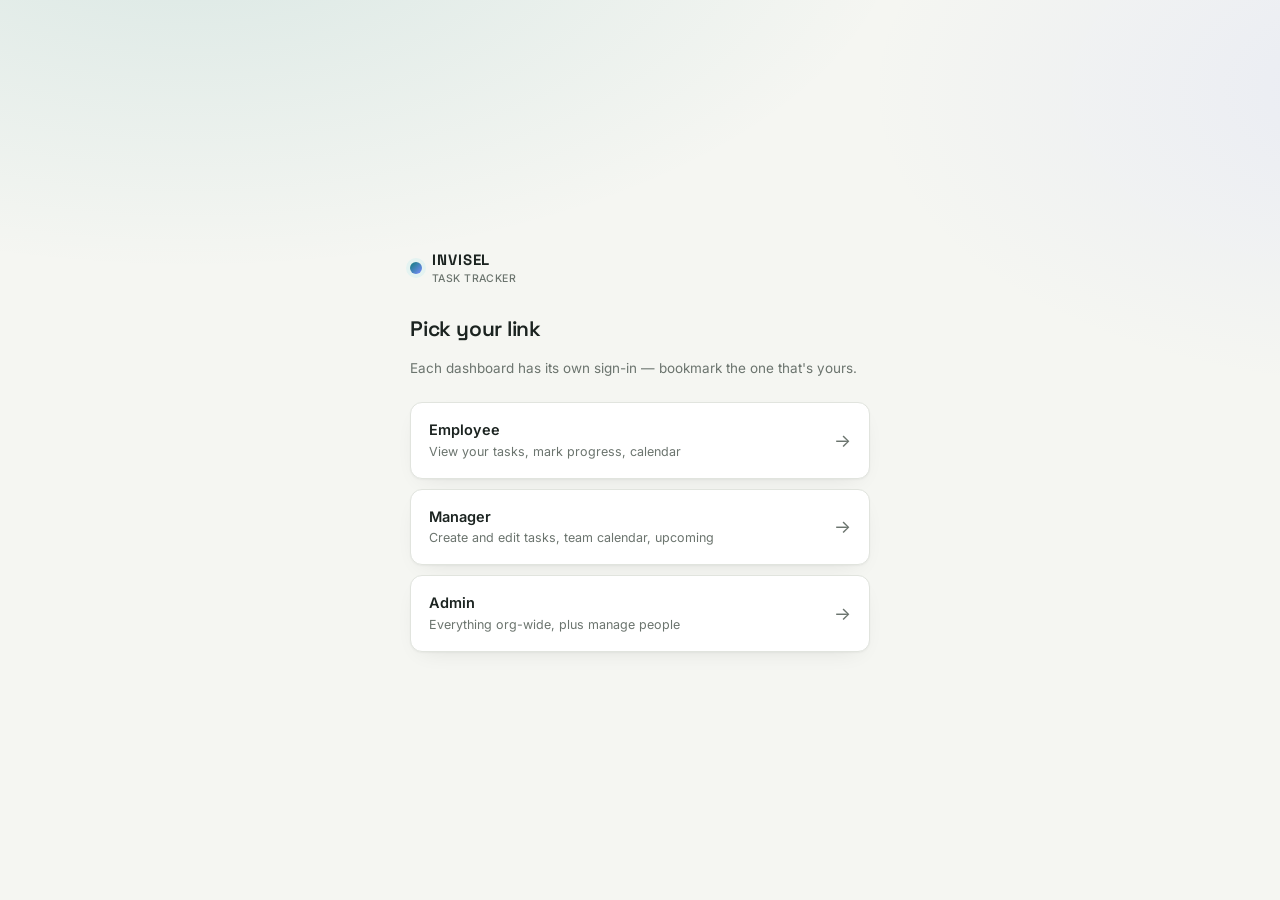
==== index.html @ 5c3acb1a "Add files via upload" ====
<!DOCTYPE html>
<html lang="en">
<head>
<meta charset="UTF-8">
<meta name="viewport" content="width=device-width, initial-scale=1.0">
<title>Invisel Task Tracker</title>
<link rel="preconnect" href="https://fonts.googleapis.com">
<link href="https://fonts.googleapis.com/css2?family=Space+Grotesk:wght@500;600;700&family=Inter:wght@400;500;600;700&display=swap" rel="stylesheet">
<link rel="stylesheet" href="styles.css">
<style>
  .hub-shell {
    min-height: 100vh; display: flex; align-items: center; justify-content: center; padding: 24px;
    background: radial-gradient(1200px 600px at 15% -10%, rgba(14,124,123,0.12), transparent 60%),
                radial-gradient(900px 500px at 110% 10%, rgba(125,140,255,0.10), transparent 60%), var(--canvas);
  }
  .hub-card { width: 100%; max-width: 460px; }
  .hub-links { display: flex; flex-direction: column; gap: 10px; margin-top: 24px; }
  .hub-link {
    display: flex; align-items: center; justify-content: space-between; gap: 12px;
    background: var(--surface); border: 1.5px solid var(--border); border-radius: var(--radius);
    padding: 16px 18px; text-decoration: none; color: var(--text); box-shadow: var(--shadow);
  }
  .hub-link:hover { border-color: var(--teal); }
  .hub-link .t { font-weight: 600; font-size: 14.5px; }
  .hub-link .s { font-size: 12.5px; color: var(--muted); margin-top: 2px; }
  .hub-link .arrow { color: var(--muted); font-size: 18px; }
</style>
</head>
<body>
<div class="hub-shell">
  <div class="hub-card">
    <div class="login-mark">
      <span class="dot"></span>
      <span class="word">Invisel<small>Task Tracker</small></span>
    </div>
    <h1 style="font-size:21px; margin-top:18px;">Pick your link</h1>
    <p class="login-sub" style="margin-bottom:0;">Each dashboard has its own sign-in — bookmark the one that's yours.</p>
    <div class="hub-links">
      <a class="hub-link" href="employee.html">
        <div><div class="t">Employee</div><div class="s">View your tasks, mark progress, calendar</div></div>
        <span class="arrow">→</span>
      </a>
      <a class="hub-link" href="manager.html">
        <div><div class="t">Manager</div><div class="s">Create and edit tasks, team calendar, upcoming</div></div>
        <span class="arrow">→</span>
      </a>
      <a class="hub-link" href="admin.html">
        <div><div class="t">Admin</div><div class="s">Everything org-wide, plus manage people</div></div>
        <span class="arrow">→</span>
      </a>
    </div>
  </div>
</div>
</body>
</html>
---- styles.css ----
/* ===================================================================
   INVISEL TASK TRACKER — Design system
   Palette evokes the product itself: a clear protective coating over
   a matte surface. Ink sidebar, chalk canvas, one teal "sheen" accent.
=================================================================== */

:root {
  --ink: #14181C;
  --ink-soft: #1E252B;
  --canvas: #F5F6F2;
  --surface: #FFFFFF;
  --border: #E1E4DE;
  --border-soft: #ECEEE9;
  --text: #1B2320;
  --muted: #6B746E;
  --muted-soft: #97A099;

  --teal: #0E7C7B;
  --teal-dark: #0A5F5E;
  --teal-tint: #E4F3F1;

  --amber: #C97A1B;
  --amber-tint: #FBF0DE;

  --rust: #C13F4E;
  --rust-tint: #FBE7E9;

  --green: #3F8F52;
  --green-tint: #E6F3E8;

  --periwinkle: #7D8CFF;

  --radius: 12px;
  --radius-sm: 8px;
  --shadow: 0 1px 2px rgba(20,24,28,0.04), 0 8px 24px -12px rgba(20,24,28,0.12);
  --shadow-lg: 0 12px 40px -16px rgba(20,24,28,0.28);
}

* { box-sizing: border-box; }
html, body { height: 100%; }

body {
  margin: 0;
  background: var(--canvas);
  color: var(--text);
  font-family: 'Inter', -apple-system, BlinkMacSystemFont, sans-serif;
  font-size: 14px;
  line-height: 1.5;
  -webkit-font-smoothing: antialiased;
}

h1, h2, h3, .display {
  font-family: 'Space Grotesk', 'Inter', sans-serif;
  font-weight: 600;
  letter-spacing: -0.01em;
  margin: 0;
}

a { color: inherit; }
button { font-family: inherit; cursor: pointer; }

::selection { background: var(--teal); color: white; }

/* -------------------------------------------------------------
   LOGIN SCREEN
------------------------------------------------------------- */

.login-shell {
  min-height: 100vh;
  display: flex;
  align-items: center;
  justify-content: center;
  padding: 24px;
  background:
    radial-gradient(1200px 600px at 15% -10%, rgba(14,124,123,0.12), transparent 60%),
    radial-gradient(900px 500px at 110% 10%, rgba(125,140,255,0.10), transparent 60%),
    var(--canvas);
}

.login-card {
  width: 100%;
  max-width: 400px;
  background: var(--surface);
  border: 1px solid var(--border);
  border-radius: 16px;
  box-shadow: var(--shadow-lg);
  padding: 36px 32px 28px;
}

.login-mark {
  display: flex;
  align-items: center;
  gap: 10px;
  margin-bottom: 26px;
}

.login-mark .dot {
  width: 12px; height: 12px; border-radius: 50%;
  background: linear-gradient(135deg, var(--teal), var(--periwinkle));
  box-shadow: 0 0 0 4px var(--teal-tint);
}

.login-mark .word {
  font-family: 'Space Grotesk', sans-serif;
  font-weight: 700;
  font-size: 15px;
  letter-spacing: 0.06em;
  text-transform: uppercase;
}

.login-mark .word small {
  display: block;
  font-family: 'Inter', sans-serif;
  font-weight: 500;
  letter-spacing: 0.04em;
  color: var(--muted);
  font-size: 10.5px;
  text-transform: uppercase;
}

.login-card h1 { font-size: 21px; margin-bottom: 4px; }
.login-sub { color: var(--muted); font-size: 13.5px; margin-bottom: 24px; }

.field { margin-bottom: 16px; }
.field label {
  display: block;
  font-size: 12.5px;
  font-weight: 600;
  color: var(--muted);
  margin-bottom: 6px;
  text-transform: uppercase;
  letter-spacing: 0.03em;
}

.field input, .field select, .field textarea {
  width: 100%;
  padding: 11px 12px;
  border: 1.5px solid var(--border);
  border-radius: var(--radius-sm);
  font-size: 14.5px;
  font-family: inherit;
  background: var(--surface);
  color: var(--text);
  transition: border-color .15s;
}

.field input:focus, .field select:focus, .field textarea:focus {
  outline: none;
  border-color: var(--teal);
}

.field input[type="password"] { letter-spacing: 0.3em; font-weight: 600; }

.role-picker {
  display: grid;
  grid-template-columns: repeat(3, 1fr);
  gap: 8px;
  margin-bottom: 16px;
}

.role-picker button {
  padding: 9px 4px;
  border-radius: var(--radius-sm);
  border: 1.5px solid var(--border);
  background: var(--surface);
  font-size: 12.5px;
  font-weight: 600;
  color: var(--muted);
}

.role-picker button.active {
  border-color: var(--teal);
  background: var(--teal-tint);
  color: var(--teal-dark);
}

.btn {
  display: inline-flex;
  align-items: center;
  justify-content: center;
  gap: 6px;
  border: none;
  border-radius: var(--radius-sm);
  padding: 11px 18px;
  font-size: 14px;
  font-weight: 600;
  transition: transform .1s, box-shadow .15s, background .15s;
}

.btn-primary {
  width: 100%;
  background: var(--ink);
  color: white;
}
.btn-primary:hover { background: var(--ink-soft); }

.btn-teal { background: var(--teal); color: white; }
.btn-teal:hover { background: var(--teal-dark); }

.btn-ghost { background: transparent; color: var(--muted); border: 1.5px solid var(--border); }
.btn-ghost:hover { border-color: var(--muted-soft); color: var(--text); }

.btn-danger { background: var(--rust-tint); color: var(--rust); }
.btn-danger:hover { background: var(--rust); color: white; }

.btn-sm { padding: 7px 12px; font-size: 12.5px; }
.btn:disabled { opacity: .5; cursor: not-allowed; }

.login-error {
  background: var(--rust-tint);
  color: var(--rust);
  border-radius: var(--radius-sm);
  padding: 10px 12px;
  font-size: 13px;
  margin-bottom: 14px;
  display: none;
}
.login-error.show { display: block; }

.login-links {
  margin-top: 22px;
  display: flex;
  justify-content: center;
  gap: 18px;
  font-size: 12.5px;
}
.login-links a { color: var(--muted); text-decoration: none; }
.login-links a:hover { color: var(--teal-dark); text-decoration: underline; }

/* -------------------------------------------------------------
   APP SHELL — sidebar + main
------------------------------------------------------------- */

.app-shell {
  display: grid;
  grid-template-columns: 240px 1fr;
  min-height: 100vh;
}

.sidebar {
  background: var(--ink);
  color: #E9ECEA;
  padding: 22px 16px;
  display: flex;
  flex-direction: column;
  position: relative;
  overflow: hidden;
}

.sidebar::before {
  content: '';
  position: absolute;
  inset: -40% -40% auto auto;
  width: 260px; height: 260px;
  background: radial-gradient(circle, rgba(14,124,123,0.35), transparent 70%);
  pointer-events: none;
}

.sidebar-mark {
  display: flex;
  align-items: center;
  gap: 10px;
  padding: 4px 8px 22px;
  position: relative;
}

.sidebar-mark .dot {
  width: 11px; height: 11px; border-radius: 50%;
  background: linear-gradient(135deg, var(--teal), var(--periwinkle));
  flex-shrink: 0;
}

.sidebar-mark .word {
  font-family: 'Space Grotesk', sans-serif;
  font-weight: 700;
  font-size: 13.5px;
  letter-spacing: 0.05em;
  text-transform: uppercase;
  color: #fff;
}
.sidebar-mark .word small {
  display: block;
  font-family: 'Inter', sans-serif;
  font-weight: 500;
  font-size: 10px;
  letter-spacing: 0.04em;
  color: #8B958F;
  text-transform: uppercase;
}

.sidebar-nav {
  display: flex;
  flex-direction: column;
  gap: 2px;
  position: relative;
}

.sidebar-nav button {
  display: flex;
  align-items: center;
  gap: 10px;
  width: 100%;
  text-align: left;
  padding: 10px 12px;
  border: none;
  background: transparent;
  color: #B7BFB9;
  border-radius: var(--radius-sm);
  font-size: 13.5px;
  font-weight: 500;
}

.sidebar-nav button:hover { background: rgba(255,255,255,0.06); color: #fff; }
.sidebar-nav button.active { background: rgba(14,124,123,0.28); color: #fff; }
.sidebar-nav button .ic { opacity: .85; font-size: 15px; width: 18px; text-align: center; }

.sidebar-footer {
  margin-top: auto;
  padding-top: 16px;
  border-top: 1px solid rgba(255,255,255,0.08);
  position: relative;
}

.sidebar-user {
  display: flex;
  align-items: center;
  gap: 10px;
  padding: 8px;
  margin-bottom: 8px;
}

.sidebar-user .avatar {
  width: 32px; height: 32px; border-radius: 50%;
  background: linear-gradient(135deg, var(--teal), var(--periwinkle));
  display: flex; align-items: center; justify-content: center;
  font-weight: 700; font-size: 13px; color: white;
  flex-shrink: 0;
}

.sidebar-user .who { min-width: 0; }
.sidebar-user .who .name {
  font-size: 13px; font-weight: 600; color: #fff;
  white-space: nowrap; overflow: hidden; text-overflow: ellipsis;
}
.sidebar-user .who .role { font-size: 11px; color: #8B958F; }

.sidebar-footer .btn-ghost {
  width: 100%;
  color: #B7BFB9;
  border-color: rgba(255,255,255,0.14);
}
.sidebar-footer .btn-ghost:hover { color: #fff; border-color: rgba(255,255,255,0.3); }

.main {
  padding: 28px 34px 60px;
  max-width: 1240px;
}

.topbar {
  display: flex;
  align-items: flex-start;
  justify-content: space-between;
  margin-bottom: 22px;
  gap: 16px;
  flex-wrap: wrap;
}

.topbar h1 { font-size: 22px; }
.topbar .sub { color: var(--muted); font-size: 13.5px; margin-top: 3px; }

/* -------------------------------------------------------------
   STAT CARDS
------------------------------------------------------------- */

.stat-row {
  display: grid;
  grid-template-columns: repeat(auto-fit, minmax(150px, 1fr));
  gap: 12px;
  margin-bottom: 24px;
}

.stat-card {
  background: var(--surface);
  border: 1px solid var(--border);
  border-radius: var(--radius);
  padding: 16px 18px;
  box-shadow: var(--shadow);
}

.stat-card .num { font-family: 'Space Grotesk', sans-serif; font-size: 26px; font-weight: 700; }
.stat-card .label { color: var(--muted); font-size: 12px; margin-top: 2px; text-transform: uppercase; letter-spacing: 0.03em; }
.stat-card.accent-rust .num { color: var(--rust); }
.stat-card.accent-amber .num { color: var(--amber); }
.stat-card.accent-teal .num { color: var(--teal-dark); }
.stat-card.accent-green .num { color: var(--green); }

/* -------------------------------------------------------------
   PANELS / CARDS
------------------------------------------------------------- */

.panel {
  background: var(--surface);
  border: 1px solid var(--border);
  border-radius: var(--radius);
  box-shadow: var(--shadow);
  margin-bottom: 22px;
  overflow: hidden;
}

.panel-head {
  display: flex;
  align-items: center;
  justify-content: space-between;
  padding: 16px 20px;
  border-bottom: 1px solid var(--border-soft);
  gap: 12px;
  flex-wrap: wrap;
}

.panel-head h2 { font-size: 15.5px; }
.panel-head .sub { color: var(--muted); font-size: 12.5px; margin-top: 2px; }
.panel-body { padding: 16px 20px 20px; }

.filters {
  display: flex;
  gap: 8px;
  flex-wrap: wrap;
}

.filters select, .filters input[type="search"] {
  padding: 7px 10px;
  border: 1.5px solid var(--border);
  border-radius: var(--radius-sm);
  font-size: 12.5px;
  background: var(--surface);
  font-family: inherit;
  color: var(--text);
}
.filters select:focus, .filters input:focus { outline: none; border-color: var(--teal); }

/* -------------------------------------------------------------
   TASK LIST
------------------------------------------------------------- */

.task-row {
  display: grid;
  grid-template-columns: 1fr auto auto auto auto;
  align-items: center;
  gap: 14px;
  padding: 13px 4px;
  border-bottom: 1px solid var(--border-soft);
  cursor: pointer;
}
.task-row:last-child { border-bottom: none; }
.task-row:hover { background: var(--canvas); margin: 0 -20px; padding: 13px 24px; border-radius: 8px; }

.task-main .title { font-weight: 600; font-size: 14px; }
.task-main .meta { color: var(--muted); font-size: 12px; margin-top: 2px; }

.badge {
  display: inline-flex;
  align-items: center;
  gap: 5px;
  padding: 4px 10px;
  border-radius: 999px;
  font-size: 11.5px;
  font-weight: 600;
  white-space: nowrap;
}

.badge::before {
  content: '';
  width: 6px; height: 6px; border-radius: 50%;
  background: currentColor;
}

.tone-high, .badge.tone-high { color: var(--rust); background: var(--rust-tint); }
.tone-overdue, .badge.tone-overdue { color: white; background: var(--rust); }
.tone-medium, .badge.tone-medium { color: var(--amber); background: var(--amber-tint); }
.tone-low, .badge.tone-low { color: var(--muted); background: var(--border-soft); }
.tone-done, .badge.tone-done { color: var(--green); background: var(--green-tint); }
.tone-progress, .badge.tone-progress { color: var(--teal-dark); background: var(--teal-tint); }

.dot-priority { width: 8px; height: 8px; border-radius: 50%; display: inline-block; }

.progress-bar {
  width: 100%;
  height: 6px;
  background: var(--border-soft);
  border-radius: 999px;
  overflow: hidden;
}
.progress-bar > span {
  display: block;
  height: 100%;
  background: linear-gradient(90deg, var(--teal), var(--periwinkle));
  border-radius: 999px;
}

.task-dates { font-size: 12px; color: var(--muted); white-space: nowrap; }

.empty-state {
  text-align: center;
  padding: 44px 20px;
  color: var(--muted-soft);
}
.empty-state .ic { font-size: 30px; margin-bottom: 8px; }
.empty-state .txt { font-size: 13.5px; }

/* -------------------------------------------------------------
   CALENDAR
------------------------------------------------------------- */

.cal-header {
  display: flex;
  align-items: center;
  justify-content: center;
  gap: 16px;
  margin-bottom: 14px;
}
.cal-title { font-family: 'Space Grotesk', sans-serif; font-weight: 600; font-size: 15px; min-width: 160px; text-align: center; }
.cal-nav {
  width: 28px; height: 28px; border-radius: 50%;
  border: 1.5px solid var(--border); background: var(--surface);
  font-size: 15px; color: var(--muted);
  display: flex; align-items: center; justify-content: center;
}
.cal-nav:hover { border-color: var(--teal); color: var(--teal-dark); }

.cal-grid { display: grid; grid-template-columns: repeat(7, 1fr); gap: 4px; }
.cal-grid-labels { margin-bottom: 4px; }
.cal-daylabel { text-align: center; font-size: 11px; color: var(--muted); font-weight: 600; text-transform: uppercase; padding: 4px 0; }

.cal-cell {
  min-height: 68px;
  border-radius: 8px;
  border: 1px solid var(--border-soft);
  padding: 6px 6px;
  cursor: pointer;
  transition: background .12s;
}
.cal-cell:hover { background: var(--canvas); }
.cal-cell.cal-empty { border: none; cursor: default; background: none; }
.cal-cell.cal-today { border-color: var(--teal); box-shadow: inset 0 0 0 1px var(--teal); }
.cal-cell.cal-has-tasks { background: var(--canvas); }

.cal-daynum { font-size: 12px; font-weight: 600; color: var(--text); }
.cal-cell.cal-today .cal-daynum { color: var(--teal-dark); }

.cal-dots { display: flex; flex-wrap: wrap; gap: 3px; margin-top: 6px; }
.cal-dot { width: 6px; height: 6px; border-radius: 50%; }
.cal-more { font-size: 10px; color: var(--muted); }

/* -------------------------------------------------------------
   MODAL
------------------------------------------------------------- */

.modal-backdrop {
  position: fixed; inset: 0;
  background: rgba(20,24,28,0.45);
  display: none;
  align-items: center; justify-content: center;
  padding: 20px;
  z-index: 50;
}
.modal-backdrop.show { display: flex; }

.modal {
  background: var(--surface);
  border-radius: 16px;
  width: 100%;
  max-width: 520px;
  max-height: 88vh;
  overflow-y: auto;
  box-shadow: var(--shadow-lg);
}

.modal-head {
  display: flex; align-items: center; justify-content: space-between;
  padding: 18px 22px;
  border-bottom: 1px solid var(--border-soft);
  position: sticky; top: 0; background: var(--surface); z-index: 1;
}
.modal-head h2 { font-size: 16px; }
.modal-close {
  background: none; border: none; font-size: 20px; color: var(--muted);
  width: 30px; height: 30px; border-radius: 50%;
}
.modal-close:hover { background: var(--canvas); color: var(--text); }

.modal-body { padding: 20px 22px 22px; }

.form-row { display: grid; grid-template-columns: 1fr 1fr; gap: 12px; }

.modal-footer {
  display: flex; justify-content: flex-end; gap: 8px;
  padding: 16px 22px; border-top: 1px solid var(--border-soft);
}
.modal-footer .push-left { margin-right: auto; }

.readonly-note {
  background: var(--teal-tint);
  color: var(--teal-dark);
  border-radius: var(--radius-sm);
  padding: 10px 12px;
  font-size: 12.5px;
  margin-bottom: 16px;
}

/* -------------------------------------------------------------
   PEOPLE TABLE (admin)
------------------------------------------------------------- */

.people-table { width: 100%; border-collapse: collapse; }
.people-table th {
  text-align: left; font-size: 11.5px; text-transform: uppercase;
  letter-spacing: 0.03em; color: var(--muted); font-weight: 600;
  padding: 8px 10px; border-bottom: 1.5px solid var(--border);
}
.people-table td { padding: 10px 10px; border-bottom: 1px solid var(--border-soft); font-size: 13.5px; }
.people-table tr:last-child td { border-bottom: none; }
.role-pill {
  font-size: 11px; font-weight: 600; padding: 3px 9px; border-radius: 999px;
  background: var(--border-soft); color: var(--muted);
}
.role-pill.pill-manager { background: var(--teal-tint); color: var(--teal-dark); }
.role-pill.pill-admin { background: #EDE9FE; color: #6D4FC7; }
.inactive-row { opacity: 0.5; }

/* -------------------------------------------------------------
   TOAST
------------------------------------------------------------- */

.toast {
  position: fixed; bottom: 24px; left: 50%; transform: translateX(-50%) translateY(20px);
  background: var(--ink); color: white; padding: 12px 20px; border-radius: 10px;
  font-size: 13.5px; font-weight: 500; opacity: 0; pointer-events: none;
  transition: all .2s; z-index: 100; box-shadow: var(--shadow-lg);
}
.toast.show { opacity: 1; transform: translateX(-50%) translateY(0); }
.toast.toast-error { background: var(--rust); }

/* -------------------------------------------------------------
   RESPONSIVE
------------------------------------------------------------- */

@media (max-width: 860px) {
  .app-shell { grid-template-columns: 1fr; }
  .sidebar {
    display: flex; flex-direction: row; align-items: center;
    padding: 12px 16px; overflow-x: auto;
  }
  .sidebar::before { display: none; }
  .sidebar-mark { padding: 0 14px 0 0; margin-right: 8px; border-right: 1px solid rgba(255,255,255,0.1); }
  .sidebar-nav { flex-direction: row; }
  .sidebar-footer { margin-top: 0; margin-left: auto; padding-top: 0; border-top: none; display: flex; align-items: center; }
  .sidebar-user { display: none; }
  .main { padding: 20px 16px 50px; }
  .form-row { grid-template-columns: 1fr; }
  .task-row { grid-template-columns: 1fr; align-items: flex-start; gap: 6px; }
}

@media (max-width: 480px) {
  .role-picker { grid-template-columns: 1fr; }
}
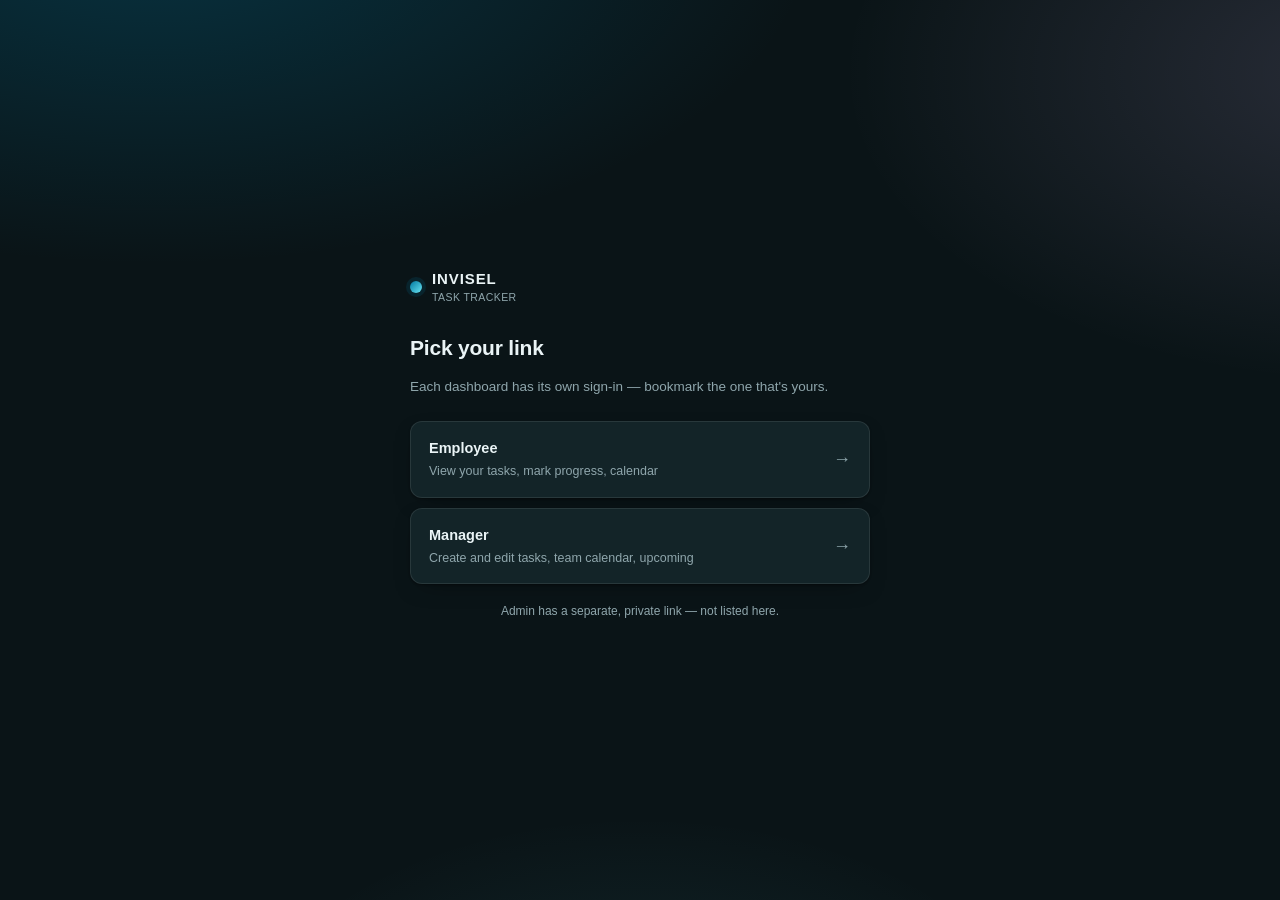
==== commit 20be6710: "Add files via upload" ====
--- a/index.html
+++ b/index.html
@@ -4,14 +4,15 @@
 <meta charset="UTF-8">
 <meta name="viewport" content="width=device-width, initial-scale=1.0">
 <title>Invisel Task Tracker</title>
-<link rel="preconnect" href="https://fonts.googleapis.com">
-<link href="https://fonts.googleapis.com/css2?family=Space+Grotesk:wght@500;600;700&family=Inter:wght@400;500;600;700&display=swap" rel="stylesheet">
 <link rel="stylesheet" href="styles.css">
 <style>
   .hub-shell {
     min-height: 100vh; display: flex; align-items: center; justify-content: center; padding: 24px;
-    background: radial-gradient(1200px 600px at 15% -10%, rgba(14,124,123,0.12), transparent 60%),
-                radial-gradient(900px 500px at 110% 10%, rgba(125,140,255,0.10), transparent 60%), var(--canvas);
+    background:
+      radial-gradient(1100px 560px at 12% -8%, rgba(0,120,160,0.30), transparent 60%),
+      radial-gradient(900px 520px at 108% 8%, rgba(226,194,255,0.14), transparent 60%),
+      radial-gradient(700px 440px at 50% 120%, rgba(105,228,243,0.10), transparent 60%),
+      var(--bg);
   }
   .hub-card { width: 100%; max-width: 460px; }
   .hub-links { display: flex; flex-direction: column; gap: 10px; margin-top: 24px; }
@@ -20,8 +21,8 @@
     background: var(--surface); border: 1.5px solid var(--border); border-radius: var(--radius);
     padding: 16px 18px; text-decoration: none; color: var(--text); box-shadow: var(--shadow);
   }
-  .hub-link:hover { border-color: var(--teal); }
-  .hub-link .t { font-weight: 600; font-size: 14.5px; }
+  .hub-link:hover { border-color: var(--brand-bright); }
+  .hub-link .t { font-weight: 700; font-size: 14.5px; }
   .hub-link .s { font-size: 12.5px; color: var(--muted); margin-top: 2px; }
   .hub-link .arrow { color: var(--muted); font-size: 18px; }
 </style>
@@ -44,11 +45,8 @@
         <div><div class="t">Manager</div><div class="s">Create and edit tasks, team calendar, upcoming</div></div>
         <span class="arrow">→</span>
       </a>
-      <a class="hub-link" href="admin.html">
-        <div><div class="t">Admin</div><div class="s">Everything org-wide, plus manage people</div></div>
-        <span class="arrow">→</span>
-      </a>
     </div>
+    <p style="font-size:12px; color:var(--muted); margin-top:18px; text-align:center;">Admin has a separate, private link — not listed here.</p>
   </div>
 </div>
 </body>
--- a/styles.css
+++ b/styles.css
@@ -1,39 +1,41 @@
 /* ===================================================================
-   INVISEL TASK TRACKER — Design system
-   Palette evokes the product itself: a clear protective coating over
-   a matte surface. Ink sidebar, chalk canvas, one teal "sheen" accent.
+   INVISEL TASK TRACKER — Design system (dark)
+   Logo teal (#0078A0) as the primary brand accent, with the brand's
+   secondary pastel palette used as vivid, color-coded chips for
+   priority/status against a dark shell — not painted across the page.
 =================================================================== */
 
 :root {
-  --ink: #14181C;
-  --ink-soft: #1E252B;
-  --canvas: #F5F6F2;
-  --surface: #FFFFFF;
-  --border: #E1E4DE;
-  --border-soft: #ECEEE9;
-  --text: #1B2320;
-  --muted: #6B746E;
-  --muted-soft: #97A099;
-
-  --teal: #0E7C7B;
-  --teal-dark: #0A5F5E;
-  --teal-tint: #E4F3F1;
-
-  --amber: #C97A1B;
-  --amber-tint: #FBF0DE;
-
-  --rust: #C13F4E;
-  --rust-tint: #FBE7E9;
-
-  --green: #3F8F52;
-  --green-tint: #E6F3E8;
-
-  --periwinkle: #7D8CFF;
+  color-scheme: dark;
+
+  --bg: #0A1417;
+  --bg-soft: #0D1A1E;
+  --surface: #132428;
+  --surface-hover: #1A2E33;
+  --surface-raised: #16292E;
+  --border: rgba(255,255,255,0.09);
+  --border-soft: rgba(255,255,255,0.06);
+  --text: #EAF4F6;
+  --muted: #8FA6AC;
+  --muted-soft: #5E747A;
+
+  --brand: #0078A0;
+  --brand-bright: #29AEDA;
+  --brand-dark: #00506A;
+  --brand-tint: rgba(0,120,160,0.16);
+
+  /* secondary brand palette — used for priority/status chips + calendar dots */
+  --yellow: #FFDB78;
+  --green: #D6FF99;
+  --peach: #FFA780;
+  --purple: #E2C2FF;
+  --cyan: #69E4F3;
+  --mint: #F3FFE7;
 
   --radius: 12px;
   --radius-sm: 8px;
-  --shadow: 0 1px 2px rgba(20,24,28,0.04), 0 8px 24px -12px rgba(20,24,28,0.12);
-  --shadow-lg: 0 12px 40px -16px rgba(20,24,28,0.28);
+  --shadow: 0 1px 2px rgba(0,0,0,0.35), 0 8px 24px -12px rgba(0,0,0,0.55);
+  --shadow-lg: 0 24px 70px -24px rgba(0,0,0,0.75);
 }
 
 * { box-sizing: border-box; }
@@ -41,25 +43,32 @@
 
 body {
   margin: 0;
-  background: var(--canvas);
+  background: var(--bg);
   color: var(--text);
-  font-family: 'Inter', -apple-system, BlinkMacSystemFont, sans-serif;
+  font-family: Arial, Helvetica, sans-serif;
   font-size: 14px;
   line-height: 1.5;
   -webkit-font-smoothing: antialiased;
+  accent-color: var(--brand-bright);
 }
 
 h1, h2, h3, .display {
-  font-family: 'Space Grotesk', 'Inter', sans-serif;
-  font-weight: 600;
+  font-family: Arial, Helvetica, sans-serif;
+  font-weight: 700;
   letter-spacing: -0.01em;
   margin: 0;
-}
-
-a { color: inherit; }
+  color: var(--text);
+}
+
+a { color: var(--brand-bright); }
 button { font-family: inherit; cursor: pointer; }
 
-::selection { background: var(--teal); color: white; }
+::selection { background: var(--brand); color: white; }
+
+::-webkit-scrollbar { width: 10px; height: 10px; }
+::-webkit-scrollbar-track { background: transparent; }
+::-webkit-scrollbar-thumb { background: rgba(255,255,255,0.14); border-radius: 999px; }
+::-webkit-scrollbar-thumb:hover { background: rgba(255,255,255,0.22); }
 
 /* -------------------------------------------------------------
    LOGIN SCREEN
@@ -72,9 +81,10 @@
   justify-content: center;
   padding: 24px;
   background:
-    radial-gradient(1200px 600px at 15% -10%, rgba(14,124,123,0.12), transparent 60%),
-    radial-gradient(900px 500px at 110% 10%, rgba(125,140,255,0.10), transparent 60%),
-    var(--canvas);
+    radial-gradient(1100px 560px at 12% -8%, rgba(0,120,160,0.30), transparent 60%),
+    radial-gradient(900px 520px at 108% 8%, rgba(226,194,255,0.14), transparent 60%),
+    radial-gradient(700px 440px at 50% 120%, rgba(105,228,243,0.10), transparent 60%),
+    var(--bg);
 }
 
 .login-card {
@@ -96,21 +106,20 @@
 
 .login-mark .dot {
   width: 12px; height: 12px; border-radius: 50%;
-  background: linear-gradient(135deg, var(--teal), var(--periwinkle));
-  box-shadow: 0 0 0 4px var(--teal-tint);
+  background: linear-gradient(135deg, var(--brand), var(--cyan));
+  box-shadow: 0 0 0 4px var(--brand-tint);
 }
 
 .login-mark .word {
-  font-family: 'Space Grotesk', sans-serif;
   font-weight: 700;
   font-size: 15px;
   letter-spacing: 0.06em;
   text-transform: uppercase;
+  color: var(--text);
 }
 
 .login-mark .word small {
   display: block;
-  font-family: 'Inter', sans-serif;
   font-weight: 500;
   letter-spacing: 0.04em;
   color: var(--muted);
@@ -125,7 +134,7 @@
 .field label {
   display: block;
   font-size: 12.5px;
-  font-weight: 600;
+  font-weight: 700;
   color: var(--muted);
   margin-bottom: 6px;
   text-transform: uppercase;
@@ -139,17 +148,18 @@
   border-radius: var(--radius-sm);
   font-size: 14.5px;
   font-family: inherit;
-  background: var(--surface);
+  background: var(--bg-soft);
   color: var(--text);
   transition: border-color .15s;
 }
 
+.field input::placeholder, .field textarea::placeholder { color: var(--muted-soft); }
 .field input:focus, .field select:focus, .field textarea:focus {
   outline: none;
-  border-color: var(--teal);
-}
-
-.field input[type="password"] { letter-spacing: 0.3em; font-weight: 600; }
+  border-color: var(--brand-bright);
+}
+
+.field input[type="password"] { letter-spacing: 0.3em; font-weight: 700; }
 
 .role-picker {
   display: grid;
@@ -162,16 +172,16 @@
   padding: 9px 4px;
   border-radius: var(--radius-sm);
   border: 1.5px solid var(--border);
-  background: var(--surface);
+  background: var(--bg-soft);
   font-size: 12.5px;
-  font-weight: 600;
+  font-weight: 700;
   color: var(--muted);
 }
 
 .role-picker button.active {
-  border-color: var(--teal);
-  background: var(--teal-tint);
-  color: var(--teal-dark);
+  border-color: var(--brand-bright);
+  background: var(--brand-tint);
+  color: var(--brand-bright);
 }
 
 .btn {
@@ -183,32 +193,33 @@
   border-radius: var(--radius-sm);
   padding: 11px 18px;
   font-size: 14px;
-  font-weight: 600;
-  transition: transform .1s, box-shadow .15s, background .15s;
+  font-weight: 700;
+  transition: transform .1s, box-shadow .15s, background .15s, filter .15s;
 }
 
 .btn-primary {
   width: 100%;
-  background: var(--ink);
+  background: var(--brand);
   color: white;
 }
-.btn-primary:hover { background: var(--ink-soft); }
-
-.btn-teal { background: var(--teal); color: white; }
-.btn-teal:hover { background: var(--teal-dark); }
+.btn-primary:hover { background: var(--brand-dark); }
+
+.btn-teal { background: var(--brand-bright); color: #04181C; }
+.btn-teal:hover { filter: brightness(1.08); }
 
 .btn-ghost { background: transparent; color: var(--muted); border: 1.5px solid var(--border); }
 .btn-ghost:hover { border-color: var(--muted-soft); color: var(--text); }
 
-.btn-danger { background: var(--rust-tint); color: var(--rust); }
-.btn-danger:hover { background: var(--rust); color: white; }
+.btn-danger { background: rgba(255,167,128,0.16); color: var(--peach); }
+.btn-danger:hover { background: var(--peach); color: #2A1000; }
 
 .btn-sm { padding: 7px 12px; font-size: 12.5px; }
 .btn:disabled { opacity: .5; cursor: not-allowed; }
 
 .login-error {
-  background: var(--rust-tint);
-  color: var(--rust);
+  background: rgba(255,167,128,0.14);
+  color: var(--peach);
+  border: 1px solid rgba(255,167,128,0.28);
   border-radius: var(--radius-sm);
   padding: 10px 12px;
   font-size: 13px;
@@ -224,8 +235,8 @@
   gap: 18px;
   font-size: 12.5px;
 }
-.login-links a { color: var(--muted); text-decoration: none; }
-.login-links a:hover { color: var(--teal-dark); text-decoration: underline; }
+.login-links a, .login-links span { color: var(--muted); text-decoration: none; }
+.login-links a:hover { color: var(--brand-bright); text-decoration: underline; }
 
 /* -------------------------------------------------------------
    APP SHELL — sidebar + main
@@ -238,8 +249,9 @@
 }
 
 .sidebar {
-  background: var(--ink);
-  color: #E9ECEA;
+  background: var(--bg-soft);
+  border-right: 1px solid var(--border-soft);
+  color: #C7D7DA;
   padding: 22px 16px;
   display: flex;
   flex-direction: column;
@@ -252,7 +264,7 @@
   position: absolute;
   inset: -40% -40% auto auto;
   width: 260px; height: 260px;
-  background: radial-gradient(circle, rgba(14,124,123,0.35), transparent 70%);
+  background: radial-gradient(circle, rgba(0,120,160,0.30), transparent 70%);
   pointer-events: none;
 }
 
@@ -266,12 +278,11 @@
 
 .sidebar-mark .dot {
   width: 11px; height: 11px; border-radius: 50%;
-  background: linear-gradient(135deg, var(--teal), var(--periwinkle));
+  background: linear-gradient(135deg, var(--brand), var(--cyan));
   flex-shrink: 0;
 }
 
 .sidebar-mark .word {
-  font-family: 'Space Grotesk', sans-serif;
   font-weight: 700;
   font-size: 13.5px;
   letter-spacing: 0.05em;
@@ -280,11 +291,10 @@
 }
 .sidebar-mark .word small {
   display: block;
-  font-family: 'Inter', sans-serif;
   font-weight: 500;
   font-size: 10px;
   letter-spacing: 0.04em;
-  color: #8B958F;
+  color: #6E8288;
   text-transform: uppercase;
 }
 
@@ -304,20 +314,20 @@
   padding: 10px 12px;
   border: none;
   background: transparent;
-  color: #B7BFB9;
+  color: #9CB0B5;
   border-radius: var(--radius-sm);
   font-size: 13.5px;
   font-weight: 500;
 }
 
-.sidebar-nav button:hover { background: rgba(255,255,255,0.06); color: #fff; }
-.sidebar-nav button.active { background: rgba(14,124,123,0.28); color: #fff; }
+.sidebar-nav button:hover { background: rgba(255,255,255,0.05); color: #fff; }
+.sidebar-nav button.active { background: var(--brand-tint); color: var(--brand-bright); }
 .sidebar-nav button .ic { opacity: .85; font-size: 15px; width: 18px; text-align: center; }
 
 .sidebar-footer {
   margin-top: auto;
   padding-top: 16px;
-  border-top: 1px solid rgba(255,255,255,0.08);
+  border-top: 1px solid var(--border-soft);
   position: relative;
 }
 
@@ -331,22 +341,22 @@
 
 .sidebar-user .avatar {
   width: 32px; height: 32px; border-radius: 50%;
-  background: linear-gradient(135deg, var(--teal), var(--periwinkle));
+  background: linear-gradient(135deg, var(--brand), var(--cyan));
   display: flex; align-items: center; justify-content: center;
-  font-weight: 700; font-size: 13px; color: white;
+  font-weight: 700; font-size: 13px; color: #04181C;
   flex-shrink: 0;
 }
 
 .sidebar-user .who { min-width: 0; }
 .sidebar-user .who .name {
-  font-size: 13px; font-weight: 600; color: #fff;
+  font-size: 13px; font-weight: 700; color: #fff;
   white-space: nowrap; overflow: hidden; text-overflow: ellipsis;
 }
-.sidebar-user .who .role { font-size: 11px; color: #8B958F; }
+.sidebar-user .who .role { font-size: 11px; color: #6E8288; }
 
 .sidebar-footer .btn-ghost {
   width: 100%;
-  color: #B7BFB9;
+  color: #9CB0B5;
   border-color: rgba(255,255,255,0.14);
 }
 .sidebar-footer .btn-ghost:hover { color: #fff; border-color: rgba(255,255,255,0.3); }
@@ -387,11 +397,11 @@
   box-shadow: var(--shadow);
 }
 
-.stat-card .num { font-family: 'Space Grotesk', sans-serif; font-size: 26px; font-weight: 700; }
+.stat-card .num { font-size: 26px; font-weight: 700; color: var(--text); }
 .stat-card .label { color: var(--muted); font-size: 12px; margin-top: 2px; text-transform: uppercase; letter-spacing: 0.03em; }
-.stat-card.accent-rust .num { color: var(--rust); }
-.stat-card.accent-amber .num { color: var(--amber); }
-.stat-card.accent-teal .num { color: var(--teal-dark); }
+.stat-card.accent-rust .num { color: var(--peach); }
+.stat-card.accent-amber .num { color: var(--yellow); }
+.stat-card.accent-teal .num { color: var(--cyan); }
 .stat-card.accent-green .num { color: var(--green); }
 
 /* -------------------------------------------------------------
@@ -432,11 +442,11 @@
   border: 1.5px solid var(--border);
   border-radius: var(--radius-sm);
   font-size: 12.5px;
-  background: var(--surface);
+  background: var(--bg-soft);
   font-family: inherit;
   color: var(--text);
 }
-.filters select:focus, .filters input:focus { outline: none; border-color: var(--teal); }
+.filters select:focus, .filters input:focus { outline: none; border-color: var(--brand-bright); }
 
 /* -------------------------------------------------------------
    TASK LIST
@@ -452,9 +462,9 @@
   cursor: pointer;
 }
 .task-row:last-child { border-bottom: none; }
-.task-row:hover { background: var(--canvas); margin: 0 -20px; padding: 13px 24px; border-radius: 8px; }
-
-.task-main .title { font-weight: 600; font-size: 14px; }
+.task-row:hover { background: var(--surface-hover); margin: 0 -20px; padding: 13px 24px; border-radius: 8px; }
+
+.task-main .title { font-weight: 700; font-size: 14px; color: var(--text); }
 .task-main .meta { color: var(--muted); font-size: 12px; margin-top: 2px; }
 
 .badge {
@@ -464,7 +474,7 @@
   padding: 4px 10px;
   border-radius: 999px;
   font-size: 11.5px;
-  font-weight: 600;
+  font-weight: 700;
   white-space: nowrap;
 }
 
@@ -474,26 +484,32 @@
   background: currentColor;
 }
 
-.tone-high, .badge.tone-high { color: var(--rust); background: var(--rust-tint); }
-.tone-overdue, .badge.tone-overdue { color: white; background: var(--rust); }
-.tone-medium, .badge.tone-medium { color: var(--amber); background: var(--amber-tint); }
-.tone-low, .badge.tone-low { color: var(--muted); background: var(--border-soft); }
-.tone-done, .badge.tone-done { color: var(--green); background: var(--green-tint); }
-.tone-progress, .badge.tone-progress { color: var(--teal-dark); background: var(--teal-tint); }
+/* Overdue / Completed are solid "pop" chips; others are soft tinted chips.
+   All colors come from the brand's secondary palette. */
+.tone-overdue, .badge.tone-overdue { background: var(--peach); color: #2A1000; }
+.tone-overdue.badge::before, .badge.tone-overdue::before { background: #2A1000; }
+
+.tone-done, .badge.tone-done { background: var(--green); color: #10240A; }
+.tone-done.badge::before, .badge.tone-done::before { background: #10240A; }
+
+.tone-high, .badge.tone-high { color: var(--peach); background: rgba(255,167,128,0.16); }
+.tone-medium, .badge.tone-medium { color: var(--yellow); background: rgba(255,219,120,0.16); }
+.tone-low, .badge.tone-low { color: var(--muted); background: rgba(255,255,255,0.06); }
+.tone-progress, .badge.tone-progress { color: var(--cyan); background: rgba(105,228,243,0.14); }
 
 .dot-priority { width: 8px; height: 8px; border-radius: 50%; display: inline-block; }
 
 .progress-bar {
   width: 100%;
   height: 6px;
-  background: var(--border-soft);
+  background: rgba(255,255,255,0.08);
   border-radius: 999px;
   overflow: hidden;
 }
 .progress-bar > span {
   display: block;
   height: 100%;
-  background: linear-gradient(90deg, var(--teal), var(--periwinkle));
+  background: linear-gradient(90deg, var(--brand), var(--cyan));
   border-radius: 999px;
 }
 
@@ -518,18 +534,18 @@
   gap: 16px;
   margin-bottom: 14px;
 }
-.cal-title { font-family: 'Space Grotesk', sans-serif; font-weight: 600; font-size: 15px; min-width: 160px; text-align: center; }
+.cal-title { font-weight: 700; font-size: 15px; min-width: 160px; text-align: center; color: var(--text); }
 .cal-nav {
   width: 28px; height: 28px; border-radius: 50%;
-  border: 1.5px solid var(--border); background: var(--surface);
+  border: 1.5px solid var(--border); background: var(--bg-soft);
   font-size: 15px; color: var(--muted);
   display: flex; align-items: center; justify-content: center;
 }
-.cal-nav:hover { border-color: var(--teal); color: var(--teal-dark); }
+.cal-nav:hover { border-color: var(--brand-bright); color: var(--brand-bright); }
 
 .cal-grid { display: grid; grid-template-columns: repeat(7, 1fr); gap: 4px; }
 .cal-grid-labels { margin-bottom: 4px; }
-.cal-daylabel { text-align: center; font-size: 11px; color: var(--muted); font-weight: 600; text-transform: uppercase; padding: 4px 0; }
+.cal-daylabel { text-align: center; font-size: 11px; color: var(--muted); font-weight: 700; text-transform: uppercase; padding: 4px 0; }
 
 .cal-cell {
   min-height: 68px;
@@ -539,16 +555,22 @@
   cursor: pointer;
   transition: background .12s;
 }
-.cal-cell:hover { background: var(--canvas); }
+.cal-cell:hover { background: var(--surface-hover); }
 .cal-cell.cal-empty { border: none; cursor: default; background: none; }
-.cal-cell.cal-today { border-color: var(--teal); box-shadow: inset 0 0 0 1px var(--teal); }
-.cal-cell.cal-has-tasks { background: var(--canvas); }
-
-.cal-daynum { font-size: 12px; font-weight: 600; color: var(--text); }
-.cal-cell.cal-today .cal-daynum { color: var(--teal-dark); }
+.cal-cell.cal-today { border-color: var(--brand-bright); box-shadow: inset 0 0 0 1px var(--brand-bright); }
+.cal-cell.cal-has-tasks { background: var(--bg-soft); }
+
+.cal-daynum { font-size: 12px; font-weight: 700; color: var(--text); }
+.cal-cell.cal-today .cal-daynum { color: var(--brand-bright); }
 
 .cal-dots { display: flex; flex-wrap: wrap; gap: 3px; margin-top: 6px; }
 .cal-dot { width: 6px; height: 6px; border-radius: 50%; }
+.cal-dot.tone-overdue { background: var(--peach); }
+.cal-dot.tone-high { background: var(--peach); }
+.cal-dot.tone-medium { background: var(--yellow); }
+.cal-dot.tone-low { background: var(--muted-soft); }
+.cal-dot.tone-done { background: var(--green); }
+.cal-dot.tone-progress { background: var(--cyan); }
 .cal-more { font-size: 10px; color: var(--muted); }
 
 /* -------------------------------------------------------------
@@ -557,7 +579,7 @@
 
 .modal-backdrop {
   position: fixed; inset: 0;
-  background: rgba(20,24,28,0.45);
+  background: rgba(0,0,0,0.6);
   display: none;
   align-items: center; justify-content: center;
   padding: 20px;
@@ -567,6 +589,7 @@
 
 .modal {
   background: var(--surface);
+  border: 1px solid var(--border);
   border-radius: 16px;
   width: 100%;
   max-width: 520px;
@@ -586,7 +609,7 @@
   background: none; border: none; font-size: 20px; color: var(--muted);
   width: 30px; height: 30px; border-radius: 50%;
 }
-.modal-close:hover { background: var(--canvas); color: var(--text); }
+.modal-close:hover { background: var(--surface-hover); color: var(--text); }
 
 .modal-body { padding: 20px 22px 22px; }
 
@@ -599,8 +622,9 @@
 .modal-footer .push-left { margin-right: auto; }
 
 .readonly-note {
-  background: var(--teal-tint);
-  color: var(--teal-dark);
+  background: var(--brand-tint);
+  color: var(--brand-bright);
+  border: 1px solid rgba(0,120,160,0.3);
   border-radius: var(--radius-sm);
   padding: 10px 12px;
   font-size: 12.5px;
@@ -614,18 +638,18 @@
 .people-table { width: 100%; border-collapse: collapse; }
 .people-table th {
   text-align: left; font-size: 11.5px; text-transform: uppercase;
-  letter-spacing: 0.03em; color: var(--muted); font-weight: 600;
+  letter-spacing: 0.03em; color: var(--muted); font-weight: 700;
   padding: 8px 10px; border-bottom: 1.5px solid var(--border);
 }
-.people-table td { padding: 10px 10px; border-bottom: 1px solid var(--border-soft); font-size: 13.5px; }
+.people-table td { padding: 10px 10px; border-bottom: 1px solid var(--border-soft); font-size: 13.5px; color: var(--text); }
 .people-table tr:last-child td { border-bottom: none; }
 .role-pill {
-  font-size: 11px; font-weight: 600; padding: 3px 9px; border-radius: 999px;
-  background: var(--border-soft); color: var(--muted);
-}
-.role-pill.pill-manager { background: var(--teal-tint); color: var(--teal-dark); }
-.role-pill.pill-admin { background: #EDE9FE; color: #6D4FC7; }
-.inactive-row { opacity: 0.5; }
+  font-size: 11px; font-weight: 700; padding: 3px 9px; border-radius: 999px;
+  background: rgba(255,255,255,0.08); color: var(--muted);
+}
+.role-pill.pill-manager { background: rgba(105,228,243,0.16); color: var(--cyan); }
+.role-pill.pill-admin { background: rgba(226,194,255,0.18); color: var(--purple); }
+.inactive-row { opacity: 0.45; }
 
 /* -------------------------------------------------------------
    TOAST
@@ -633,12 +657,26 @@
 
 .toast {
   position: fixed; bottom: 24px; left: 50%; transform: translateX(-50%) translateY(20px);
-  background: var(--ink); color: white; padding: 12px 20px; border-radius: 10px;
-  font-size: 13.5px; font-weight: 500; opacity: 0; pointer-events: none;
+  background: var(--surface-raised); color: var(--text); border: 1px solid var(--border);
+  padding: 12px 20px; border-radius: 10px;
+  font-size: 13.5px; font-weight: 600; opacity: 0; pointer-events: none;
   transition: all .2s; z-index: 100; box-shadow: var(--shadow-lg);
 }
 .toast.show { opacity: 1; transform: translateX(-50%) translateY(0); }
-.toast.toast-error { background: var(--rust); }
+.toast.toast-error { background: var(--peach); color: #2A1000; border-color: var(--peach); }
+
+/* -------------------------------------------------------------
+   COMPLETED LOG
+------------------------------------------------------------- */
+
+.log-summary {
+  display: flex; align-items: baseline; gap: 8px;
+  padding: 4px 4px 16px;
+  border-bottom: 1px solid var(--border-soft);
+  margin-bottom: 6px;
+}
+.log-summary .big { font-size: 24px; font-weight: 700; color: var(--green); }
+.log-summary .txt { color: var(--muted); font-size: 13px; }
 
 /* -------------------------------------------------------------
    RESPONSIVE
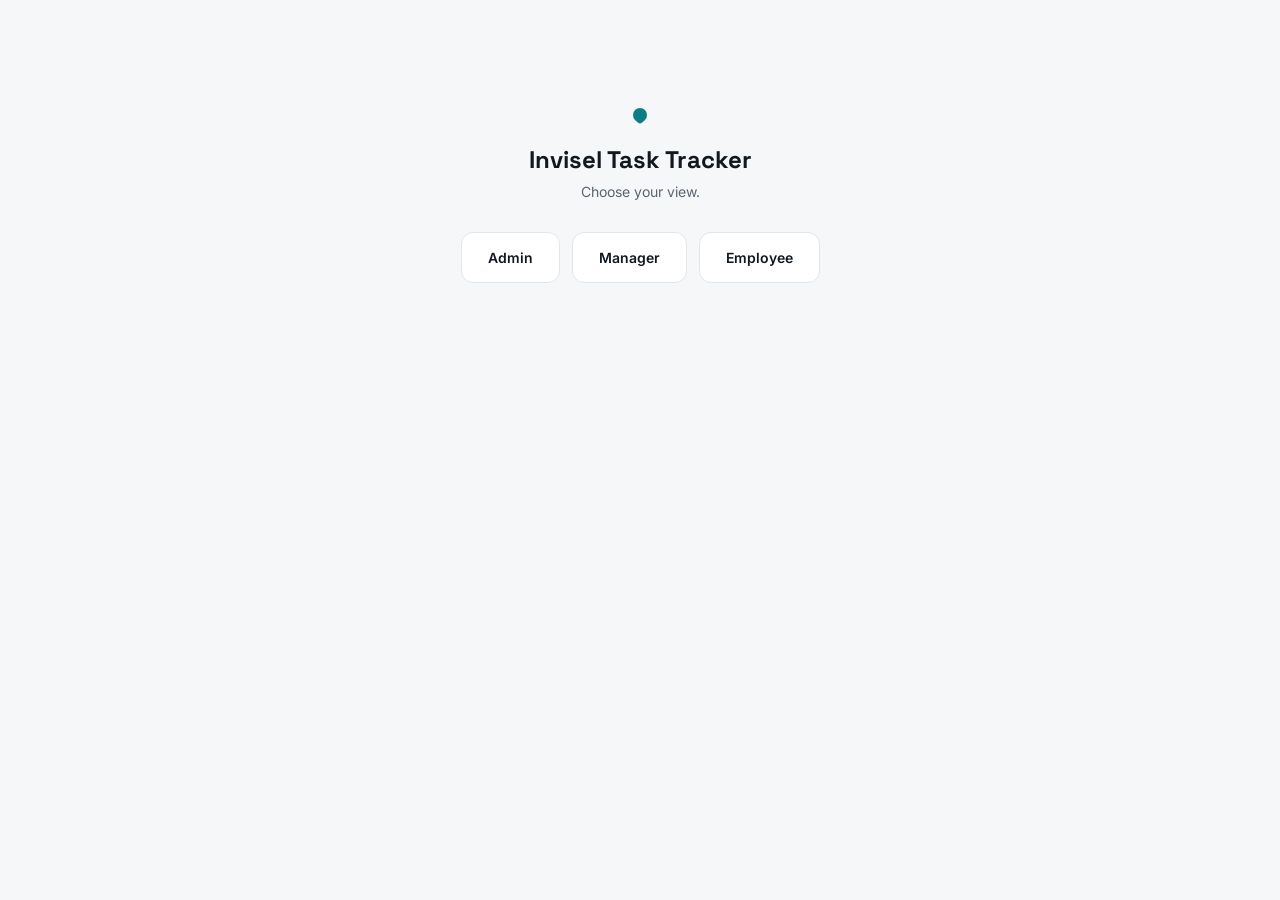
==== commit fcfa96fc: "Add files via upload" ====
--- a/index.html
+++ b/index.html
@@ -4,50 +4,243 @@
 <meta charset="UTF-8">
 <meta name="viewport" content="width=device-width, initial-scale=1.0">
 <title>Invisel Task Tracker</title>
-<link rel="stylesheet" href="styles.css">
+<link rel="preconnect" href="https://fonts.googleapis.com">
+<link href="https://fonts.googleapis.com/css2?family=Space+Grotesk:wght@600;700&family=Inter:wght@400;500;600&display=swap" rel="stylesheet">
 <style>
-  .hub-shell {
-    min-height: 100vh; display: flex; align-items: center; justify-content: center; padding: 24px;
-    background:
-      radial-gradient(1100px 560px at 12% -8%, rgba(0,120,160,0.30), transparent 60%),
-      radial-gradient(900px 520px at 108% 8%, rgba(226,194,255,0.14), transparent 60%),
-      radial-gradient(700px 440px at 50% 120%, rgba(105,228,243,0.10), transparent 60%),
-      var(--bg);
-  }
-  .hub-card { width: 100%; max-width: 460px; }
-  .hub-links { display: flex; flex-direction: column; gap: 10px; margin-top: 24px; }
-  .hub-link {
-    display: flex; align-items: center; justify-content: space-between; gap: 12px;
-    background: var(--surface); border: 1.5px solid var(--border); border-radius: var(--radius);
-    padding: 16px 18px; text-decoration: none; color: var(--text); box-shadow: var(--shadow);
-  }
-  .hub-link:hover { border-color: var(--brand-bright); }
-  .hub-link .t { font-weight: 700; font-size: 14.5px; }
-  .hub-link .s { font-size: 12.5px; color: var(--muted); margin-top: 2px; }
-  .hub-link .arrow { color: var(--muted); font-size: 18px; }
+:root{
+  --bg:#F6F7F8;
+  --surface:#FFFFFF;
+  --surface-alt:#F0F3F4;
+  --border:#E2E6E8;
+  --ink:#12181F;
+  --ink-soft:#5B6472;
+  --ink-faint:#8A93A0;
+  --accent:#0E7C86;
+  --accent-dark:#0B646C;
+  --accent-soft:#E4F2F1;
+  --high:#B5432E;
+  --high-soft:#FBEAE6;
+  --medium:#B0791F;
+  --medium-soft:#FBF1DF;
+  --low:#2F6FA8;
+  --low-soft:#E7F0F8;
+  --success:#2C8F5B;
+  --success-soft:#E5F5EB;
+  --blocked:#9C3B3B;
+  --blocked-soft:#F6E8E8;
+  --neutral:#6B7280;
+  --neutral-soft:#EEF0F2;
+  --radius:12px;
+  --font-display:'Space Grotesk',sans-serif;
+  --font-body:'Inter',sans-serif;
+  --font-mono:'IBM Plex Mono',monospace;
+}
+*{box-sizing:border-box;}
+html,body{margin:0;padding:0;}
+body{
+  background:var(--bg);
+  color:var(--ink);
+  font-family:var(--font-body);
+  -webkit-font-smoothing:antialiased;
+}
+button, select, input, textarea{ font-family:inherit; font-size:inherit; color:inherit; }
+button{ cursor:pointer; }
+a{ color:inherit; }
+:focus-visible{ outline:2px solid var(--accent); outline-offset:2px; }
+
+.topbar{ background:var(--surface); border-bottom:1px solid var(--border); position:sticky; top:0; z-index:10; }
+.sheen{ height:3px; background:linear-gradient(90deg, var(--accent), #cfe9e6 45%, var(--accent) 90%); background-size:200% 100%; animation:sheen-move 7s linear infinite; }
+@media (prefers-reduced-motion: reduce){ .sheen{ animation:none; } }
+@keyframes sheen-move{ 0%{background-position:0% 0;} 100%{background-position:200% 0;} }
+
+.topbar-inner{ max-width:1180px; margin:0 auto; padding:14px 20px; display:flex; align-items:center; justify-content:space-between; gap:16px; flex-wrap:wrap; }
+.brand{ display:flex; align-items:center; gap:10px; }
+.brand-mark{ width:14px; height:14px; border-radius:50% 50% 50% 4px; background:var(--accent); display:inline-block; transform:rotate(-45deg); flex-shrink:0; }
+.brand-name{ font-family:var(--font-display); font-weight:700; font-size:18px; letter-spacing:0.01em; line-height:1.1; }
+.brand-sub{ font-size:12.5px; color:var(--ink-soft); margin-top:1px; }
+
+.topbar-right{ display:flex; align-items:center; gap:14px; flex-wrap:wrap; }
+
+.role-switch{ display:flex; background:var(--surface-alt); border:1px solid var(--border); border-radius:999px; padding:3px; gap:2px; }
+.role-tab{ border:none; background:transparent; padding:8px 16px; border-radius:999px; font-weight:600; font-size:13.5px; color:var(--ink-soft); transition:background .15s ease, color .15s ease; text-decoration:none; display:inline-flex; align-items:center; }
+.role-tab[aria-selected="true"]{ background:var(--ink); color:#fff; }
+.role-tab:hover:not([aria-selected="true"]){ color:var(--ink); }
+
+.sync-status{ display:flex; align-items:center; gap:7px; font-size:12px; color:var(--ink-faint); }
+.dot-status{ width:7px; height:7px; border-radius:50%; background:var(--ink-faint); display:inline-block; flex-shrink:0; }
+.dot-status.dot-ok{ background:var(--success); }
+.dot-status.dot-warn{ background:var(--medium); }
+.dot-status.dot-off{ background:var(--high); }
+
+main{ max-width:1180px; margin:0 auto; padding:24px 20px 80px; }
+
+.banner{ border:1px solid #f0dfb8; background:var(--medium-soft); color:var(--medium); border-radius:10px; padding:11px 14px; font-size:13px; margin-bottom:20px; line-height:1.5; }
+.banner.banner-error{ border-color:#f0c9c0; background:var(--high-soft); color:var(--high); }
+.banner code{ background:rgba(0,0,0,0.06); padding:1px 5px; border-radius:4px; font-family:var(--font-mono); font-size:12px; }
+
+.section-head{ display:flex; align-items:baseline; justify-content:space-between; gap:12px; margin:32px 0 14px; flex-wrap:wrap; }
+.section-head:first-child{ margin-top:0; }
+.section-title{ font-family:var(--font-display); font-weight:700; font-size:16px; margin:0; }
+.section-hint{ font-size:12.5px; color:var(--ink-faint); }
+
+.stat-grid{ display:grid; grid-template-columns:repeat(auto-fit,minmax(160px,1fr)); gap:12px; }
+.stat-card{ background:var(--surface); border:1px solid var(--border); border-radius:var(--radius); padding:16px; }
+.stat-value{ font-family:var(--font-mono); font-weight:600; font-size:26px; line-height:1; }
+.stat-label{ font-size:12.5px; color:var(--ink-soft); margin-top:8px; }
+.stat-card.warn .stat-value{ color:var(--high); }
+.stat-card.ok .stat-value{ color:var(--success); }
+
+.panel{ background:var(--surface); border:1px solid var(--border); border-radius:var(--radius); padding:18px; }
+.panel + .panel{ margin-top:14px; }
+.panel h3{ margin:0 0 12px; font-size:13px; color:var(--ink-soft); font-weight:600; }
+
+.filter-bar{ display:flex; gap:8px; flex-wrap:wrap; align-items:center; margin-bottom:14px; }
+.filter-bar select{ background:var(--surface-alt); border:1px solid var(--border); border-radius:8px; padding:7px 10px; font-size:13px; }
+.btn{ border:1px solid var(--border); background:var(--surface); padding:8px 14px; border-radius:8px; font-weight:600; font-size:13px; transition:border-color .15s ease, background .15s ease; }
+.btn:hover{ border-color:var(--ink-faint); }
+.btn-primary{ background:var(--ink); color:#fff; border-color:var(--ink); }
+.btn-primary:hover{ background:var(--accent-dark); border-color:var(--accent-dark); }
+.btn-danger{ background:var(--surface); color:var(--high); border-color:var(--high-soft); }
+.btn-danger:hover{ background:var(--high-soft); }
+.btn-ghost{ border-color:transparent; background:transparent; }
+.btn-ghost:hover{ background:var(--surface-alt); }
+.btn-sm{ padding:5px 10px; font-size:12px; }
+
+.task-list{ display:flex; flex-direction:column; gap:8px; }
+.task-card{ display:flex; align-items:center; gap:12px; padding:12px 14px; border:1px solid var(--border); border-radius:10px; background:var(--surface); cursor:pointer; transition:border-color .15s ease, box-shadow .15s ease; flex-wrap:wrap; }
+.task-card:hover{ border-color:var(--accent); box-shadow:0 1px 0 rgba(14,124,134,0.08); }
+.task-main{ flex:1 1 240px; min-width:0; }
+.task-title{ font-weight:600; font-size:14px; margin:0 0 3px; overflow:hidden; text-overflow:ellipsis; white-space:nowrap; }
+.task-meta{ font-size:12px; color:var(--ink-soft); display:flex; gap:8px; flex-wrap:wrap; }
+.badge{ display:inline-flex; align-items:center; gap:5px; padding:3px 9px; border-radius:999px; font-size:11.5px; font-weight:600; white-space:nowrap; }
+.badge-dot{ width:6px; height:6px; border-radius:50%; display:inline-block; }
+.badge-high{ background:var(--high-soft); color:var(--high); }
+.badge-high .badge-dot{ background:var(--high); }
+.badge-medium{ background:var(--medium-soft); color:var(--medium); }
+.badge-medium .badge-dot{ background:var(--medium); }
+.badge-low{ background:var(--low-soft); color:var(--low); }
+.badge-low .badge-dot{ background:var(--low); }
+.badge-status{ background:var(--neutral-soft); color:var(--neutral); }
+.badge-status.st-completed{ background:var(--success-soft); color:var(--success); }
+.badge-status.st-blocked{ background:var(--blocked-soft); color:var(--blocked); }
+.badge-status.st-progress{ background:var(--low-soft); color:var(--low); }
+.due-label{ font-family:var(--font-mono); font-size:12px; }
+.due-overdue{ color:var(--high); font-weight:600; }
+.due-soon{ color:var(--medium); font-weight:600; }
+.quick-status{ border:1px solid var(--border); border-radius:7px; padding:5px 8px; font-size:12px; background:var(--surface-alt); }
+
+.bar-row{ display:flex; align-items:center; gap:10px; margin-bottom:10px; font-size:13px; }
+.bar-label{ width:110px; flex-shrink:0; color:var(--ink-soft); }
+.bar-track{ flex:1; background:var(--surface-alt); border-radius:999px; height:8px; overflow:hidden; }
+.bar-fill{ height:100%; border-radius:999px; }
+.bar-count{ width:28px; text-align:right; font-family:var(--font-mono); font-size:12px; color:var(--ink-soft); flex-shrink:0; }
+
+table.workload{ width:100%; border-collapse:collapse; font-size:13px; }
+table.workload th{ text-align:left; font-size:11.5px; text-transform:uppercase; letter-spacing:.04em; color:var(--ink-faint); font-weight:600; padding:0 10px 8px; border-bottom:1px solid var(--border); }
+table.workload td{ padding:10px; border-bottom:1px solid var(--border); }
+table.workload tr:last-child td{ border-bottom:none; }
+
+.roster-card{ padding:10px 0; border-bottom:1px solid var(--border); display:flex; flex-direction:column; gap:8px; }
+.roster-card:last-of-type{ border-bottom:none; }
+.roster-card-top{ display:flex; align-items:center; gap:8px; }
+.roster-card-top input[type=text]{ flex:1; border:1px solid transparent; background:transparent; padding:6px 8px; border-radius:6px; font-size:13.5px; font-weight:600; }
+.roster-card-top input[type=text]:hover, .roster-card-top input[type=text]:focus{ border-color:var(--border); background:var(--surface-alt); }
+.roster-card-bottom{ display:flex; align-items:center; gap:12px; flex-wrap:wrap; font-size:12.5px; color:var(--ink-soft); }
+.roster-check{ display:flex; align-items:center; gap:6px; cursor:pointer; }
+.roster-card-bottom select{ border:1px solid var(--border); border-radius:7px; padding:5px 8px; font-size:12.5px; background:var(--surface-alt); }
+.add-row{ display:flex; gap:8px; margin-top:10px; flex-wrap:wrap; align-items:center; }
+.add-row input[type=text]{ flex:1 1 180px; border:1px solid var(--border); border-radius:8px; padding:8px 10px; font-size:13.5px; }
+.add-row label{ display:flex; align-items:center; gap:6px; font-size:12.5px; color:var(--ink-soft); white-space:nowrap; }
+.add-row select{ border:1px solid var(--border); border-radius:8px; padding:7px 10px; font-size:12.5px; background:var(--surface-alt); }
+
+.empty-state{ text-align:center; padding:40px 20px; color:var(--ink-soft); font-size:13.5px; }
+.empty-state strong{ display:block; color:var(--ink); font-size:14.5px; margin-bottom:4px; }
+
+.who-am-i{ display:flex; align-items:center; gap:10px; margin-bottom:18px; background:var(--accent-soft); border:1px solid #cfe6e4; border-radius:10px; padding:10px 14px; font-size:13.5px; }
+.who-am-i select{ border:1px solid var(--border); border-radius:7px; padding:6px 10px; font-weight:600; background:var(--surface); }
+
+.login-wrap{ display:flex; justify-content:center; padding-top:8vh; }
+.login-card{ background:var(--surface); border:1px solid var(--border); border-radius:var(--radius); padding:28px; width:100%; max-width:340px; box-shadow:0 12px 30px rgba(0,0,0,0.06); }
+.login-error{ color:var(--high); font-size:12.5px; margin:8px 0 0; }
+.pin-input{ width:64px; border:1px solid var(--border); border-radius:7px; padding:5px 8px; font-size:12.5px; font-family:var(--font-mono); background:var(--surface-alt); letter-spacing:0.05em; }
+
+.view-toggle{ margin-bottom:14px; }
+
+.calendar-head{ display:flex; align-items:center; gap:10px; margin-bottom:12px; }
+.calendar-month-label{ font-family:var(--font-display); font-weight:700; font-size:15px; margin:0 4px; min-width:150px; }
+.calendar-daynames{ display:grid; grid-template-columns:repeat(7,1fr); gap:6px; font-size:11px; color:var(--ink-faint); text-transform:uppercase; letter-spacing:.04em; margin-bottom:6px; padding:0 2px; }
+.calendar-daynames span{ text-align:center; }
+.calendar-grid{ display:grid; grid-template-columns:repeat(7,1fr); gap:6px; }
+.calendar-cell{ background:var(--surface); border:1px solid var(--border); border-radius:8px; min-height:88px; padding:6px; cursor:pointer; display:flex; flex-direction:column; gap:3px; overflow:hidden; }
+.calendar-cell:hover{ border-color:var(--accent); }
+.calendar-cell.other-month{ opacity:.4; }
+.calendar-cell.today{ border-color:var(--accent); box-shadow:inset 0 0 0 1px var(--accent); }
+.calendar-cell.selected{ background:var(--accent-soft); }
+.calendar-date{ font-family:var(--font-mono); font-size:11.5px; color:var(--ink-soft); font-weight:600; }
+.cal-chip{ font-size:10.5px; padding:2px 6px; border-radius:5px; overflow:hidden; text-overflow:ellipsis; white-space:nowrap; font-weight:600; }
+.cal-chip.badge-high{ background:var(--high-soft); color:var(--high); }
+.cal-chip.badge-medium{ background:var(--medium-soft); color:var(--medium); }
+.cal-chip.badge-low{ background:var(--low-soft); color:var(--low); }
+.cal-chip.st-completed{ background:var(--success-soft); color:var(--success); }
+.cal-more{ font-size:10.5px; color:var(--ink-faint); font-weight:600; cursor:pointer; }
+
+.upcoming-day-group{ margin-bottom:16px; }
+.upcoming-day-group:last-child{ margin-bottom:0; }
+.upcoming-day-label{ font-size:12px; font-weight:700; color:var(--ink-soft); margin-bottom:6px; text-transform:uppercase; letter-spacing:.03em; }
+
+.modal-overlay{ position:fixed; inset:0; background:rgba(18,24,31,0.45); backdrop-filter:blur(2px); display:flex; align-items:flex-start; justify-content:center; padding:5vh 16px; z-index:100; overflow-y:auto; }
+.modal{ background:var(--surface); border-radius:14px; width:100%; max-width:560px; padding:22px; box-shadow:0 20px 50px rgba(0,0,0,0.2); }
+.modal-head{ display:flex; align-items:center; justify-content:space-between; margin-bottom:16px; }
+.modal-title{ font-family:var(--font-display); font-weight:700; font-size:17px; }
+.field{ margin-bottom:12px; }
+.field label{ display:block; font-size:12px; font-weight:600; color:var(--ink-soft); margin-bottom:5px; }
+.field input[type=text], .field input[type=date], .field select, .field textarea{ width:100%; border:1px solid var(--border); border-radius:8px; padding:9px 10px; font-size:13.5px; background:var(--surface); }
+.field input:disabled, .field select:disabled, .field textarea:disabled{ background:var(--surface-alt); color:var(--ink-soft); }
+.field textarea{ resize:vertical; min-height:60px; }
+.field-row{ display:grid; grid-template-columns:1fr 1fr; gap:10px; }
+.priority-preview{ margin-top:7px; font-size:12px; color:var(--ink-soft); display:flex; align-items:center; gap:7px; }
+.notes-list{ display:flex; flex-direction:column; gap:8px; max-height:140px; overflow-y:auto; margin-bottom:8px; }
+.note-item{ background:var(--surface-alt); border-radius:8px; padding:8px 10px; font-size:12.5px; }
+.note-date{ color:var(--ink-faint); font-family:var(--font-mono); font-size:11px; margin-bottom:2px; }
+.modal-footer{ display:flex; justify-content:space-between; align-items:center; margin-top:18px; gap:10px; }
+.modal-footer-right{ display:flex; gap:8px; }
+
+.toast{ position:fixed; bottom:20px; left:50%; transform:translateX(-50%); background:var(--ink); color:#fff; padding:10px 18px; border-radius:8px; font-size:13px; z-index:200; opacity:0; pointer-events:none; transition:opacity .2s ease; }
+.toast.show{ opacity:1; }
+
+.loading-view{ padding:80px 0; text-align:center; color:var(--ink-soft); font-size:14px; }
+
+@media (max-width:640px){
+  .field-row{ grid-template-columns:1fr; }
+  .bar-label{ width:80px; }
+  .task-card{ align-items:flex-start; }
+  .calendar-cell{ min-height:64px; padding:4px; }
+  .cal-chip{ font-size:9.5px; }
+  .calendar-date{ font-size:10px; }
+  .calendar-month-label{ min-width:0; }
+}
+
+</style>
+<style>
+  .landing{ max-width:640px; margin:12vh auto 0; padding:0 20px; text-align:center; }
+  .landing .brand-mark{ margin:0 auto 18px; }
+  .landing h1{ font-family:var(--font-display); font-size:24px; margin:0 0 8px; }
+  .landing p{ color:var(--ink-soft); font-size:14px; margin:0 0 32px; }
+  .landing-links{ display:flex; gap:12px; justify-content:center; flex-wrap:wrap; }
+  .landing-links a{ text-decoration:none; background:var(--surface); border:1px solid var(--border); border-radius:12px; padding:16px 26px; font-weight:600; font-size:14px; transition:border-color .15s ease, transform .15s ease; }
+  .landing-links a:hover{ border-color:var(--accent); transform:translateY(-1px); }
 </style>
 </head>
 <body>
-<div class="hub-shell">
-  <div class="hub-card">
-    <div class="login-mark">
-      <span class="dot"></span>
-      <span class="word">Invisel<small>Task Tracker</small></span>
+  <div class="landing">
+    <span class="brand-mark" style="display:inline-block;"></span>
+    <h1>Invisel Task Tracker</h1>
+    <p>Choose your view.</p>
+    <div class="landing-links">
+      <a href="admin.html">Admin</a>
+      <a href="manager.html">Manager</a>
+      <a href="employee.html">Employee</a>
     </div>
-    <h1 style="font-size:21px; margin-top:18px;">Pick your link</h1>
-    <p class="login-sub" style="margin-bottom:0;">Each dashboard has its own sign-in — bookmark the one that's yours.</p>
-    <div class="hub-links">
-      <a class="hub-link" href="employee.html">
-        <div><div class="t">Employee</div><div class="s">View your tasks, mark progress, calendar</div></div>
-        <span class="arrow">→</span>
-      </a>
-      <a class="hub-link" href="manager.html">
-        <div><div class="t">Manager</div><div class="s">Create and edit tasks, team calendar, upcoming</div></div>
-        <span class="arrow">→</span>
-      </a>
-    </div>
-    <p style="font-size:12px; color:var(--muted); margin-top:18px; text-align:center;">Admin has a separate, private link — not listed here.</p>
   </div>
-</div>
 </body>
 </html>
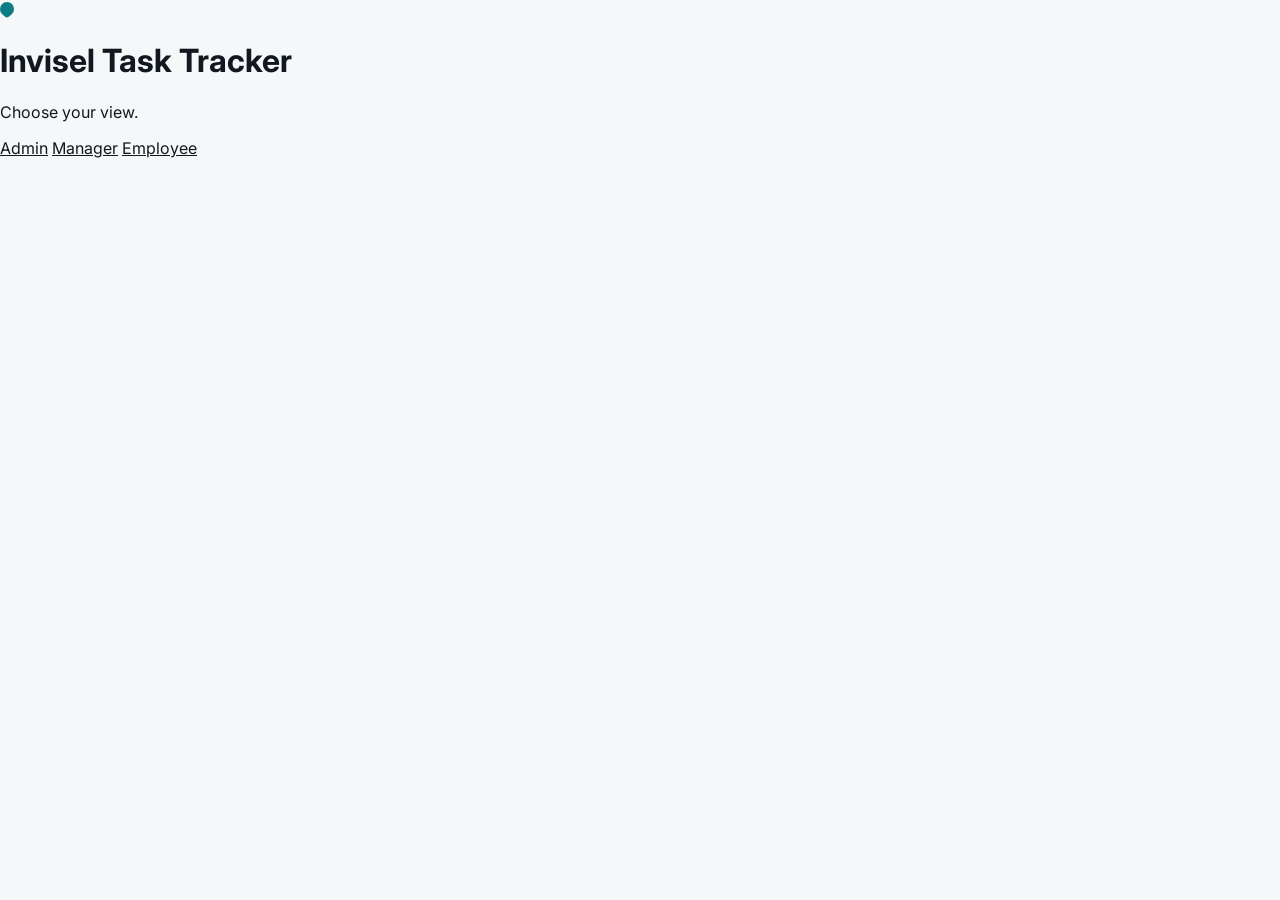
==== commit 0dd308b7: "Add files via upload" ====
--- a/index.html
+++ b/index.html
@@ -162,6 +162,17 @@
 .login-wrap{ display:flex; justify-content:center; padding-top:8vh; }
 .login-card{ background:var(--surface); border:1px solid var(--border); border-radius:var(--radius); padding:28px; width:100%; max-width:340px; box-shadow:0 12px 30px rgba(0,0,0,0.06); }
 .login-error{ color:var(--high); font-size:12.5px; margin:8px 0 0; }
+.login-name-grid{ display:flex; flex-wrap:wrap; gap:8px; margin-bottom:16px; }
+.login-name-btn{ border:1px solid var(--border); background:var(--surface-alt); padding:9px 14px; border-radius:9px; font-weight:600; font-size:13.5px; cursor:pointer; transition:border-color .15s ease, background .15s ease, color .15s ease; }
+.login-name-btn:hover{ border-color:var(--accent); }
+.login-name-btn.selected{ background:var(--ink); color:#fff; border-color:var(--ink); }
+.field input:disabled + .login-error{ display:none; }
+.task-select{ flex-shrink:0; }
+.import-result{ margin-top:12px; padding:10px 12px; background:var(--surface-alt); border-radius:8px; font-size:12.5px; }
+.import-errors{ margin:8px 0 0; padding-left:18px; color:var(--high); }
+.import-errors li{ margin-bottom:3px; }
+.link-btn{ background:none; border:none; padding:0; color:var(--accent); font-weight:600; cursor:pointer; text-decoration:underline; font-size:inherit; font-family:inherit; }
+.link-btn:hover{ color:var(--accent-dark); }
 .pin-input{ width:64px; border:1px solid var(--border); border-radius:7px; padding:5px 8px; font-size:12.5px; font-family:var(--font-mono); background:var(--surface-alt); letter-spacing:0.05em; }
 
 .view-toggle{ margin-bottom:14px; }
@@ -221,15 +232,6 @@
 }
 
 </style>
-<style>
-  .landing{ max-width:640px; margin:12vh auto 0; padding:0 20px; text-align:center; }
-  .landing .brand-mark{ margin:0 auto 18px; }
-  .landing h1{ font-family:var(--font-display); font-size:24px; margin:0 0 8px; }
-  .landing p{ color:var(--ink-soft); font-size:14px; margin:0 0 32px; }
-  .landing-links{ display:flex; gap:12px; justify-content:center; flex-wrap:wrap; }
-  .landing-links a{ text-decoration:none; background:var(--surface); border:1px solid var(--border); border-radius:12px; padding:16px 26px; font-weight:600; font-size:14px; transition:border-color .15s ease, transform .15s ease; }
-  .landing-links a:hover{ border-color:var(--accent); transform:translateY(-1px); }
-</style>
 </head>
 <body>
   <div class="landing">
